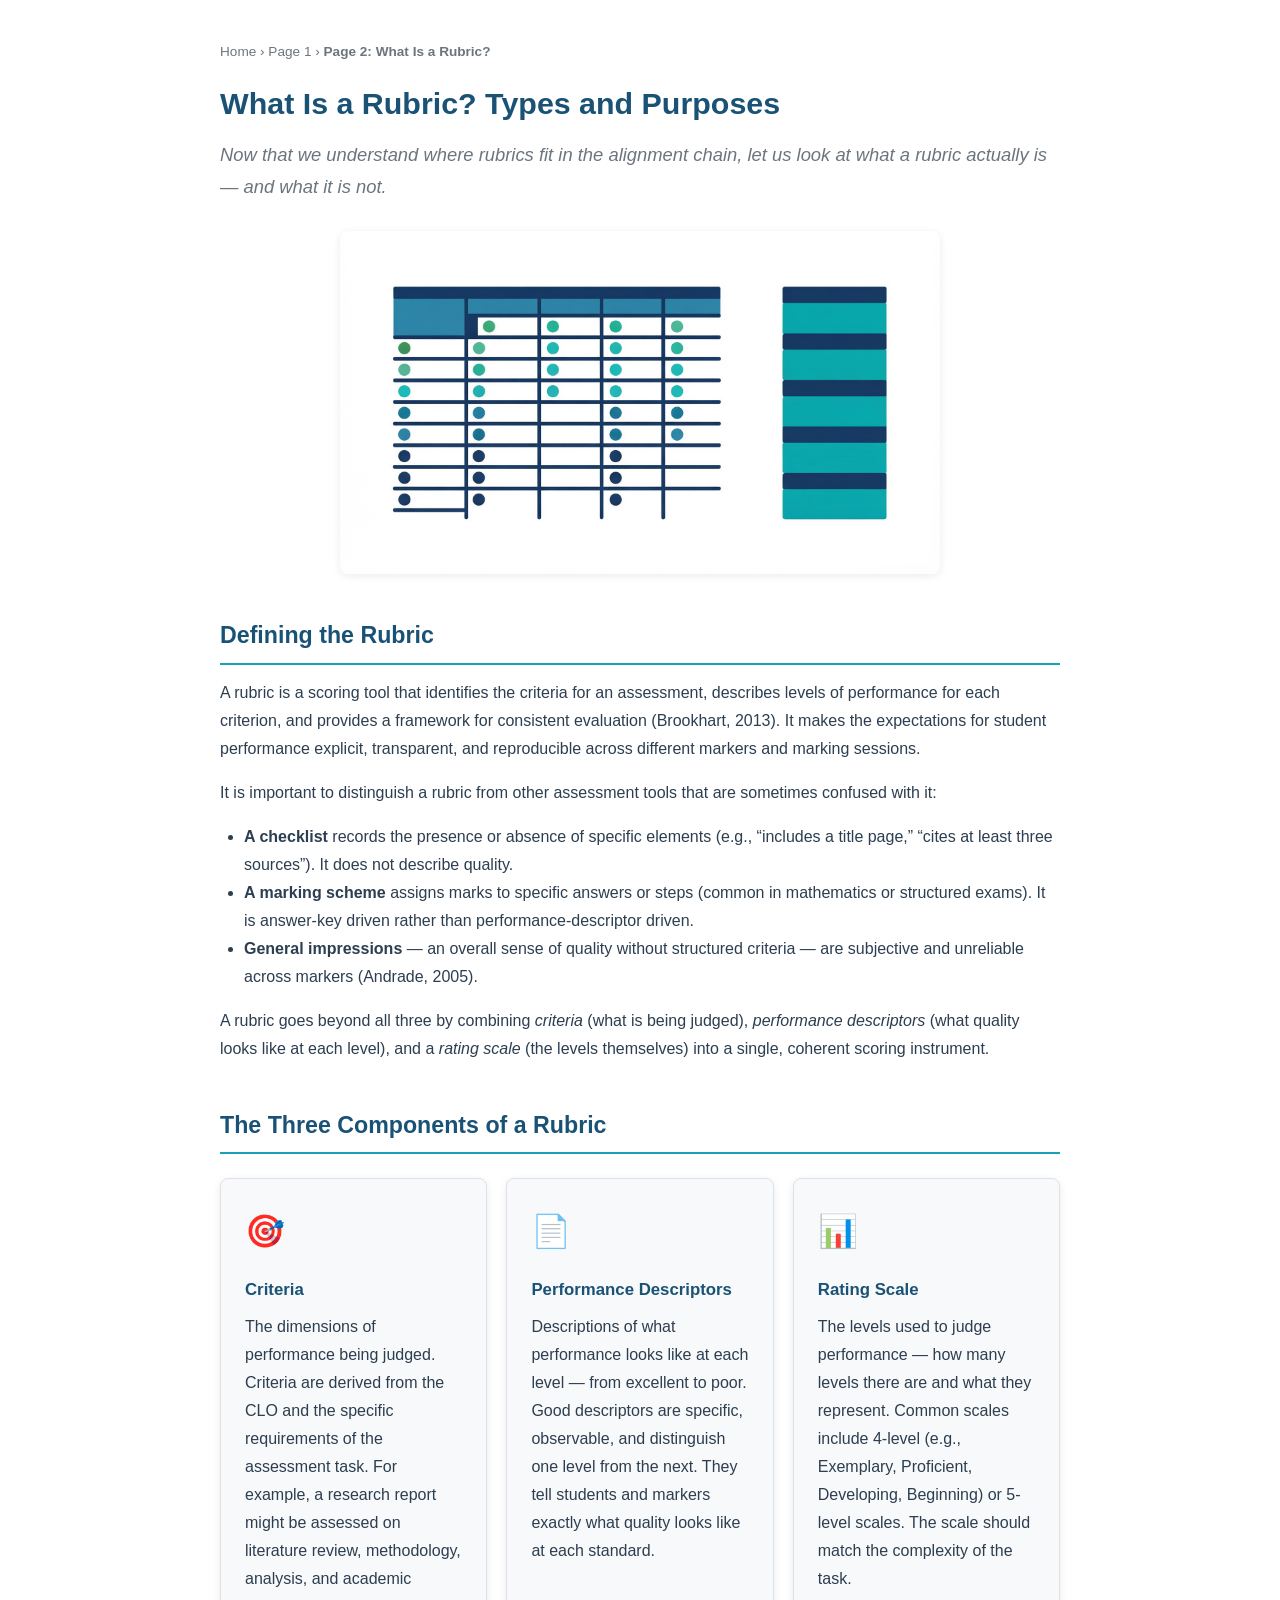
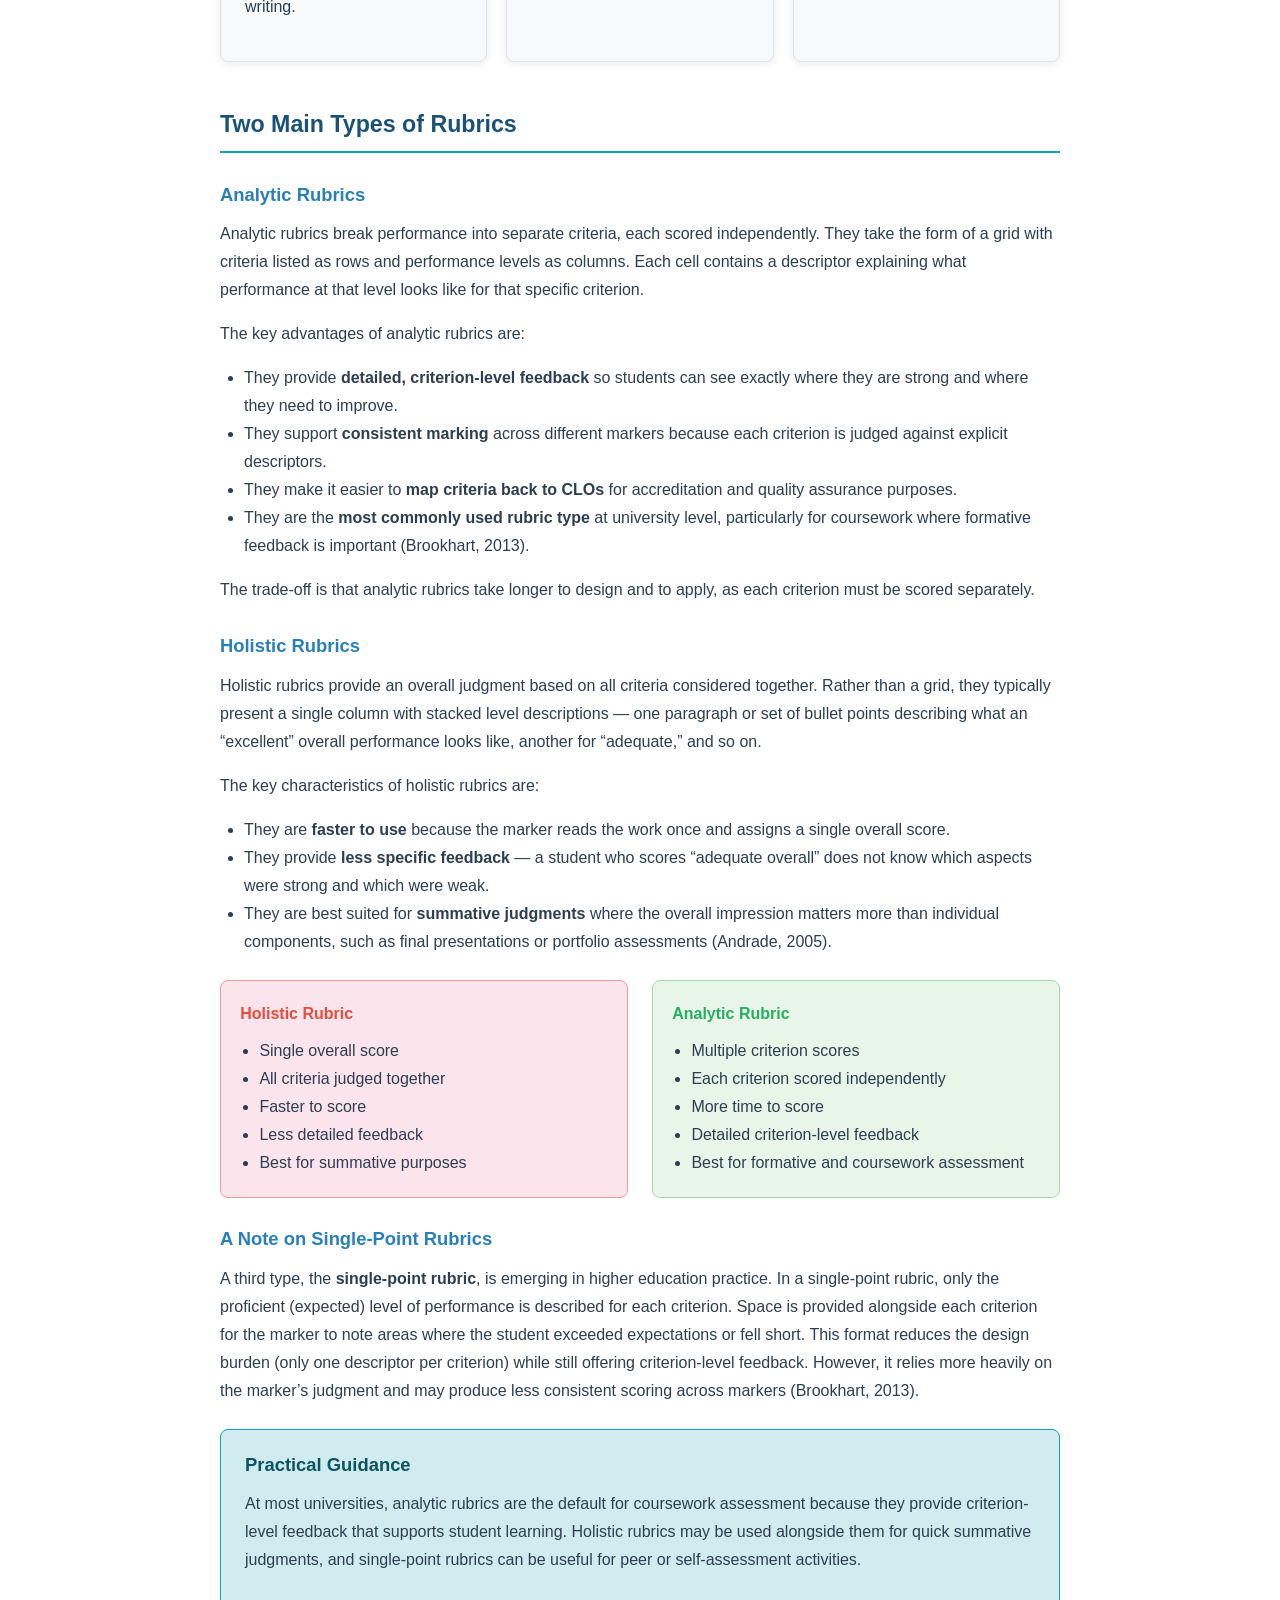
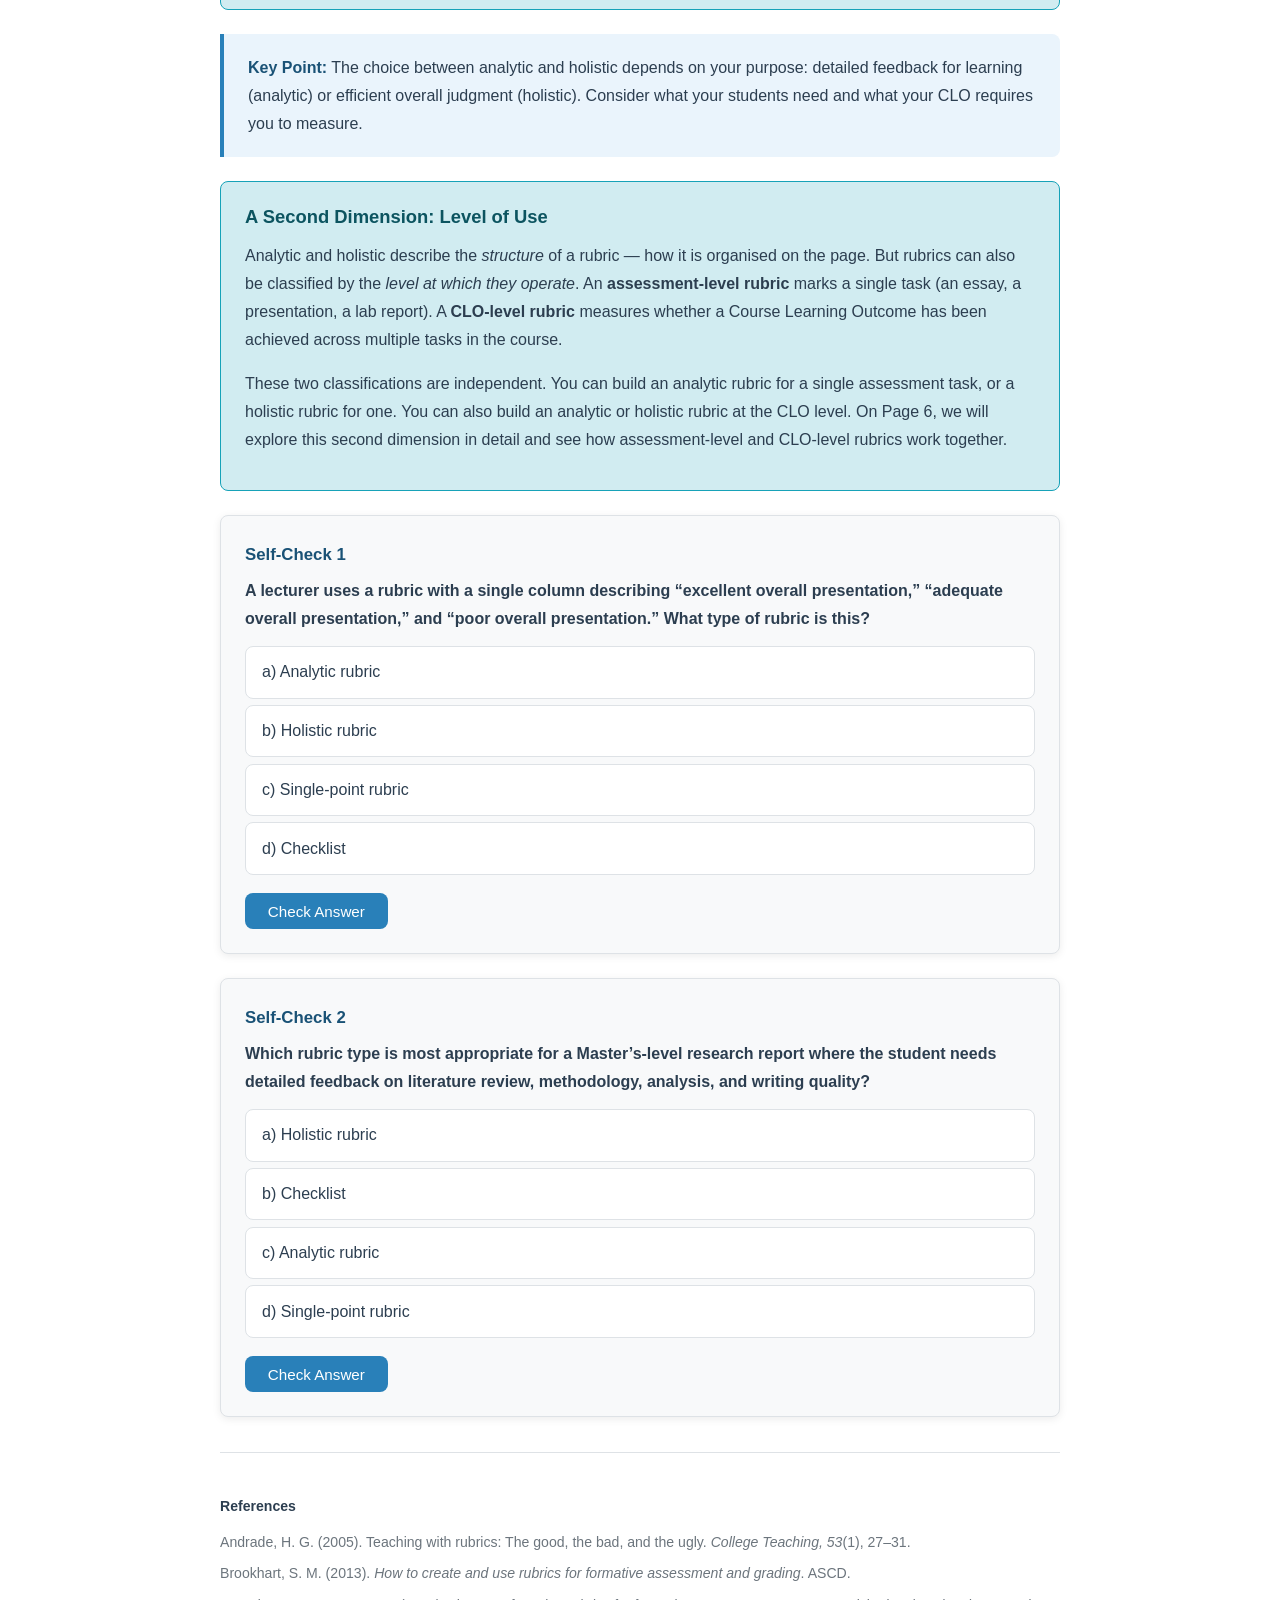
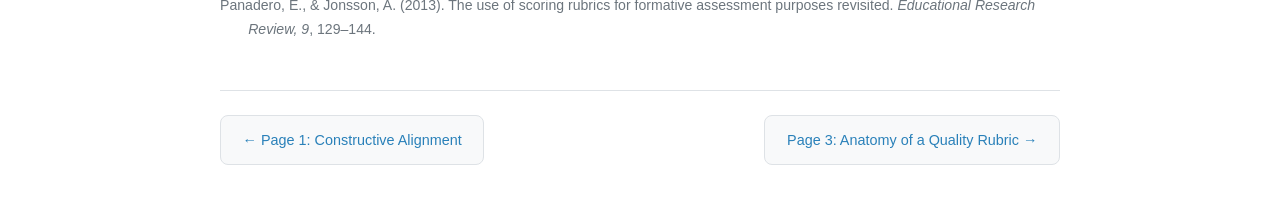
==== 02-what-is-rubric.html @ b1219f78 "Initial commit: Rubric Development Workshop (11 pages)" ====
<!DOCTYPE html>
<html lang="en">
<head>
  <meta charset="UTF-8">
  <meta name="viewport" content="width=device-width, initial-scale=1.0">
  <title>What Is a Rubric? Types and Purposes</title>
  <link rel="stylesheet" href="styles.css">
</head>
<body>

  <!-- Breadcrumb -->
  <nav class="breadcrumb">
    <a href="00-homepage.html">Home</a> &rsaquo; <a href="01-constructive-alignment.html">Page 1</a> &rsaquo; <strong>Page 2: What Is a Rubric?</strong>
  </nav>

  <h1>What Is a Rubric? Types and Purposes</h1>

  <!-- Lead -->
  <p class="intro-lead">Now that we understand where rubrics fit in the alignment chain, let us look at what a rubric actually is &mdash; and what it is not.</p>

  <!-- Content Image -->
  <img src="images/rubric-types-comparison.png" alt="Comparison of analytic, holistic, and single-point rubric structures" class="content-img">

  <!-- Definition -->
  <h2>Defining the Rubric</h2>

  <p>A rubric is a scoring tool that identifies the criteria for an assessment, describes levels of performance for each criterion, and provides a framework for consistent evaluation (Brookhart, 2013). It makes the expectations for student performance explicit, transparent, and reproducible across different markers and marking sessions.</p>

  <p>It is important to distinguish a rubric from other assessment tools that are sometimes confused with it:</p>

  <ul style="padding-left: 1.5em; margin-bottom: 1em;">
    <li><strong>A checklist</strong> records the presence or absence of specific elements (e.g., &ldquo;includes a title page,&rdquo; &ldquo;cites at least three sources&rdquo;). It does not describe quality.</li>
    <li><strong>A marking scheme</strong> assigns marks to specific answers or steps (common in mathematics or structured exams). It is answer-key driven rather than performance-descriptor driven.</li>
    <li><strong>General impressions</strong> &mdash; an overall sense of quality without structured criteria &mdash; are subjective and unreliable across markers (Andrade, 2005).</li>
  </ul>

  <p>A rubric goes beyond all three by combining <em>criteria</em> (what is being judged), <em>performance descriptors</em> (what quality looks like at each level), and a <em>rating scale</em> (the levels themselves) into a single, coherent scoring instrument.</p>

  <!-- Three Components Card Grid -->
  <h2>The Three Components of a Rubric</h2>

  <div class="card-grid">
    <div class="card">
      <div class="card-icon">&#127919;</div>
      <h3>Criteria</h3>
      <p>The dimensions of performance being judged. Criteria are derived from the CLO and the specific requirements of the assessment task. For example, a research report might be assessed on literature review, methodology, analysis, and academic writing.</p>
    </div>
    <div class="card">
      <div class="card-icon">&#128196;</div>
      <h3>Performance Descriptors</h3>
      <p>Descriptions of what performance looks like at each level &mdash; from excellent to poor. Good descriptors are specific, observable, and distinguish one level from the next. They tell students and markers exactly what quality looks like at each standard.</p>
    </div>
    <div class="card">
      <div class="card-icon">&#128202;</div>
      <h3>Rating Scale</h3>
      <p>The levels used to judge performance &mdash; how many levels there are and what they represent. Common scales include 4-level (e.g., Exemplary, Proficient, Developing, Beginning) or 5-level scales. The scale should match the complexity of the task.</p>
    </div>
  </div>

  <!-- Two Main Types -->
  <h2>Two Main Types of Rubrics</h2>

  <h3>Analytic Rubrics</h3>

  <p>Analytic rubrics break performance into separate criteria, each scored independently. They take the form of a grid with criteria listed as rows and performance levels as columns. Each cell contains a descriptor explaining what performance at that level looks like for that specific criterion.</p>

  <p>The key advantages of analytic rubrics are:</p>
  <ul style="padding-left: 1.5em; margin-bottom: 1em;">
    <li>They provide <strong>detailed, criterion-level feedback</strong> so students can see exactly where they are strong and where they need to improve.</li>
    <li>They support <strong>consistent marking</strong> across different markers because each criterion is judged against explicit descriptors.</li>
    <li>They make it easier to <strong>map criteria back to CLOs</strong> for accreditation and quality assurance purposes.</li>
    <li>They are the <strong>most commonly used rubric type</strong> at university level, particularly for coursework where formative feedback is important (Brookhart, 2013).</li>
  </ul>

  <p>The trade-off is that analytic rubrics take longer to design and to apply, as each criterion must be scored separately.</p>

  <h3>Holistic Rubrics</h3>

  <p>Holistic rubrics provide an overall judgment based on all criteria considered together. Rather than a grid, they typically present a single column with stacked level descriptions &mdash; one paragraph or set of bullet points describing what an &ldquo;excellent&rdquo; overall performance looks like, another for &ldquo;adequate,&rdquo; and so on.</p>

  <p>The key characteristics of holistic rubrics are:</p>
  <ul style="padding-left: 1.5em; margin-bottom: 1em;">
    <li>They are <strong>faster to use</strong> because the marker reads the work once and assigns a single overall score.</li>
    <li>They provide <strong>less specific feedback</strong> &mdash; a student who scores &ldquo;adequate overall&rdquo; does not know which aspects were strong and which were weak.</li>
    <li>They are best suited for <strong>summative judgments</strong> where the overall impression matters more than individual components, such as final presentations or portfolio assessments (Andrade, 2005).</li>
  </ul>

  <!-- Comparison Table -->
  <div class="comparison">
    <div class="before">
      <h4>Holistic Rubric</h4>
      <ul style="padding-left: 1.2em;">
        <li>Single overall score</li>
        <li>All criteria judged together</li>
        <li>Faster to score</li>
        <li>Less detailed feedback</li>
        <li>Best for summative purposes</li>
      </ul>
    </div>
    <div class="after">
      <h4>Analytic Rubric</h4>
      <ul style="padding-left: 1.2em;">
        <li>Multiple criterion scores</li>
        <li>Each criterion scored independently</li>
        <li>More time to score</li>
        <li>Detailed criterion-level feedback</li>
        <li>Best for formative and coursework assessment</li>
      </ul>
    </div>
  </div>

  <!-- Single-Point Rubrics -->
  <h3>A Note on Single-Point Rubrics</h3>

  <p>A third type, the <strong>single-point rubric</strong>, is emerging in higher education practice. In a single-point rubric, only the proficient (expected) level of performance is described for each criterion. Space is provided alongside each criterion for the marker to note areas where the student exceeded expectations or fell short. This format reduces the design burden (only one descriptor per criterion) while still offering criterion-level feedback. However, it relies more heavily on the marker&rsquo;s judgment and may produce less consistent scoring across markers (Brookhart, 2013).</p>

  <div class="info-box">
    <h3>Practical Guidance</h3>
    <p>At most universities, analytic rubrics are the default for coursework assessment because they provide criterion-level feedback that supports student learning. Holistic rubrics may be used alongside them for quick summative judgments, and single-point rubrics can be useful for peer or self-assessment activities.</p>
  </div>

  <!-- Key Point -->
  <div class="key-point">
    <strong>Key Point:</strong> The choice between analytic and holistic depends on your purpose: detailed feedback for learning (analytic) or efficient overall judgment (holistic). Consider what your students need and what your CLO requires you to measure.
  </div>

  <!-- Bridge: Two dimensions of classification -->
  <div class="info-box">
    <h3>A Second Dimension: Level of Use</h3>
    <p>Analytic and holistic describe the <em>structure</em> of a rubric &mdash; how it is organised on the page. But rubrics can also be classified by the <em>level at which they operate</em>. An <strong>assessment-level rubric</strong> marks a single task (an essay, a presentation, a lab report). A <strong>CLO-level rubric</strong> measures whether a Course Learning Outcome has been achieved across multiple tasks in the course.</p>
    <p>These two classifications are independent. You can build an analytic rubric for a single assessment task, or a holistic rubric for one. You can also build an analytic or holistic rubric at the CLO level. On Page 6, we will explore this second dimension in detail and see how assessment-level and CLO-level rubrics work together.</p>
  </div>

  <!-- MCQ Quiz 1 -->
  <div class="mcq-box">
    <h3>Self-Check 1</h3>
    <p class="mcq-question">A lecturer uses a rubric with a single column describing &ldquo;excellent overall presentation,&rdquo; &ldquo;adequate overall presentation,&rdquo; and &ldquo;poor overall presentation.&rdquo; What type of rubric is this?</p>
    <ul class="mcq-options" data-correct="1">
      <li onclick="selectOption(this)">a) Analytic rubric</li>
      <li onclick="selectOption(this)">b) Holistic rubric</li>
      <li onclick="selectOption(this)">c) Single-point rubric</li>
      <li onclick="selectOption(this)">d) Checklist</li>
    </ul>
    <button class="mcq-check-btn" onclick="checkAnswer(this)">Check Answer</button>
    <div class="mcq-feedback">Holistic rubrics provide an overall judgment rather than scoring each criterion separately. The single column with stacked level descriptions &mdash; one overall rating for the entire performance &mdash; is the defining feature of a holistic rubric.</div>
  </div>

  <!-- MCQ Quiz 2 -->
  <div class="mcq-box">
    <h3>Self-Check 2</h3>
    <p class="mcq-question">Which rubric type is most appropriate for a Master&rsquo;s-level research report where the student needs detailed feedback on literature review, methodology, analysis, and writing quality?</p>
    <ul class="mcq-options" data-correct="2">
      <li onclick="selectOption(this)">a) Holistic rubric</li>
      <li onclick="selectOption(this)">b) Checklist</li>
      <li onclick="selectOption(this)">c) Analytic rubric</li>
      <li onclick="selectOption(this)">d) Single-point rubric</li>
    </ul>
    <button class="mcq-check-btn" onclick="checkAnswer(this)">Check Answer</button>
    <div class="mcq-feedback">An analytic rubric allows separate evaluation of each dimension (literature review, methodology, analysis, and writing quality), giving the student specific feedback on each area. For a Master&rsquo;s-level student who needs to know precisely where to improve, criterion-level feedback from an analytic rubric is essential.</div>
  </div>

  <!-- References -->
  <div class="references">
    <h3>References</h3>
    <p>Andrade, H. G. (2005). Teaching with rubrics: The good, the bad, and the ugly. <em>College Teaching, 53</em>(1), 27&ndash;31.</p>
    <p>Brookhart, S. M. (2013). <em>How to create and use rubrics for formative assessment and grading</em>. ASCD.</p>
    <p>Panadero, E., &amp; Jonsson, A. (2013). The use of scoring rubrics for formative assessment purposes revisited. <em>Educational Research Review, 9</em>, 129&ndash;144.</p>
  </div>

  <!-- Page Navigation -->
  <nav class="page-nav">
    <a href="01-constructive-alignment.html">&larr; Page 1: Constructive Alignment</a>
    <a href="03-anatomy-quality.html">Page 3: Anatomy of a Quality Rubric &rarr;</a>
  </nav>

  <script>
  function selectOption(li) {
    li.parentElement.querySelectorAll('li').forEach(item => item.classList.remove('selected'));
    li.classList.add('selected');
  }
  function checkAnswer(btn) {
    const box = btn.closest('.mcq-box');
    const options = box.querySelector('.mcq-options');
    const correct = parseInt(options.dataset.correct);
    const selected = options.querySelector('.selected');
    const feedback = box.querySelector('.mcq-feedback');
    if (!selected) { feedback.textContent = 'Please select an answer first.'; feedback.className = 'mcq-feedback show incorrect-fb'; return; }
    const idx = Array.from(options.children).indexOf(selected);
    options.querySelectorAll('li').forEach(item => { item.classList.remove('correct','incorrect'); item.style.pointerEvents = 'none'; });
    options.children[correct].classList.add('correct');
    if (idx === correct) {
      feedback.className = 'mcq-feedback show correct-fb';
    } else {
      selected.classList.add('incorrect');
      feedback.className = 'mcq-feedback show incorrect-fb';
    }
    feedback.style.display = 'block';
    btn.disabled = true;
    btn.textContent = 'Answered';
  }
  </script>

</body>
</html>
---- styles.css ----
/* Rubric Development Workshop — Shared CSS Framework */
:root {
  --primary: #1a5276;
  --primary-light: #2980b9;
  --accent: #17a2b8;
  --accent-light: #d1ecf1;
  --success: #27ae60;
  --warning: #f39c12;
  --danger: #e74c3c;
  --text: #2c3e50;
  --text-light: #6c757d;
  --bg: #ffffff;
  --bg-alt: #f8f9fa;
  --border: #dee2e6;
  --radius: 8px;
  --shadow: 0 2px 8px rgba(0,0,0,0.08);
}
* { margin: 0; padding: 0; box-sizing: border-box; }
body {
  font-family: 'Segoe UI', 'Helvetica Neue', Arial, sans-serif;
  color: var(--text);
  line-height: 1.75;
  font-size: 16px;
  background: var(--bg);
  max-width: 900px;
  margin: 0 auto;
  padding: 40px 30px;
}
h1 { font-size: 1.9em; color: var(--primary); margin-bottom: 0.5em; font-weight: 700; line-height: 1.3; }
h2 { font-size: 1.45em; color: var(--primary); margin-top: 1.8em; margin-bottom: 0.6em; font-weight: 600; border-bottom: 2px solid var(--accent); padding-bottom: 0.3em; }
h3 { font-size: 1.15em; color: var(--primary-light); margin-top: 1.4em; margin-bottom: 0.5em; font-weight: 600; }
p { margin-bottom: 1em; }
a { color: var(--primary-light); text-decoration: none; }
a:hover { text-decoration: underline; }
img.hero { width: 100%; border-radius: var(--radius); margin-bottom: 1.5em; box-shadow: var(--shadow); }
img.content-img { width: 100%; max-width: 600px; display: block; margin: 1.5em auto; border-radius: var(--radius); box-shadow: var(--shadow); }
.breadcrumb { font-size: 0.85em; color: var(--text-light); margin-bottom: 1.5em; }
.breadcrumb a { color: var(--text-light); }
.intro-lead { font-size: 1.15em; color: var(--text-light); font-style: italic; margin-bottom: 1.5em; }

/* Card layouts */
.card-grid { display: grid; grid-template-columns: repeat(auto-fit, minmax(250px, 1fr)); gap: 1.2em; margin: 1.5em 0; }
.card {
  background: var(--bg-alt);
  border: 1px solid var(--border);
  border-radius: var(--radius);
  padding: 1.5em;
  box-shadow: var(--shadow);
}
.card h3 { margin-top: 0; color: var(--primary); font-size: 1.05em; }
.card-icon { font-size: 2em; margin-bottom: 0.5em; }
.card ul { padding-left: 1.2em; margin-top: 0.5em; }
.card li { margin-bottom: 0.3em; }

/* Special content boxes */
.key-point {
  background: #eaf4fc;
  border-left: 4px solid var(--primary-light);
  padding: 1.2em 1.5em;
  margin: 1.5em 0;
  border-radius: 0 var(--radius) var(--radius) 0;
}
.key-point strong { color: var(--primary); }

.case-box {
  background: #fdf2e9;
  border-left: 4px solid var(--warning);
  padding: 1.2em 1.5em;
  margin: 1.5em 0;
  border-radius: 0 var(--radius) var(--radius) 0;
}
.case-box h3 { color: #d35400; margin-top: 0; }

.strategy-box {
  background: #eafaf1;
  border-left: 4px solid var(--success);
  padding: 1.2em 1.5em;
  margin: 1.5em 0;
  border-radius: 0 var(--radius) var(--radius) 0;
}
.strategy-box h3 { color: #1e8449; margin-top: 0; }

.reflection-box {
  background: #f5eef8;
  border-left: 4px solid #8e44ad;
  padding: 1.2em 1.5em;
  margin: 1.5em 0;
  border-radius: 0 var(--radius) var(--radius) 0;
}
.reflection-box h3 { color: #6c3483; margin-top: 0; }

.info-box {
  background: var(--accent-light);
  border: 1px solid var(--accent);
  padding: 1.2em 1.5em;
  margin: 1.5em 0;
  border-radius: var(--radius);
}
.info-box h3 { color: #0c5460; margin-top: 0; }

.ai-prompt-box {
  background: #1a1a2e;
  color: #e0e0e0;
  border: 1px solid #16213e;
  padding: 1.5em;
  margin: 1.5em 0;
  border-radius: var(--radius);
  font-family: 'Consolas', 'Courier New', monospace;
  font-size: 0.92em;
  line-height: 1.6;
  position: relative;
}
.ai-prompt-box h3 { color: #4fc3f7; margin-top: 0; font-family: 'Segoe UI', sans-serif; }
.ai-prompt-box p { color: #e0e0e0; }
.ai-prompt-box .copy-hint { color: #80cbc4; font-style: italic; font-family: 'Segoe UI', sans-serif; font-size: 0.9em; margin-bottom: 0.8em; }

.activity-box {
  background: #fff3e0;
  border: 2px solid var(--warning);
  padding: 1.5em;
  margin: 1.5em 0;
  border-radius: var(--radius);
}
.activity-box h3 { color: #e65100; margin-top: 0; }

.warning-box {
  background: #fce4ec;
  border-left: 4px solid var(--danger);
  padding: 1.2em 1.5em;
  margin: 1.5em 0;
  border-radius: 0 var(--radius) var(--radius) 0;
}

/* MCQ Quiz styles */
.mcq-box {
  background: var(--bg-alt);
  border: 1px solid var(--border);
  padding: 1.5em;
  margin: 1.5em 0;
  border-radius: var(--radius);
  box-shadow: var(--shadow);
}
.mcq-box h3 { color: var(--primary); margin-top: 0; font-size: 1.05em; }
.mcq-question { font-weight: 600; margin-bottom: 0.8em; color: var(--text); }
.mcq-options { list-style: none; padding: 0; }
.mcq-options li {
  padding: 0.7em 1em;
  margin: 0.4em 0;
  border: 1px solid var(--border);
  border-radius: var(--radius);
  cursor: pointer;
  transition: all 0.2s;
  background: white;
}
.mcq-options li:hover { background: #e8f4fd; border-color: var(--primary-light); }
.mcq-options li.correct { background: #d4edda; border-color: var(--success); color: #155724; }
.mcq-options li.incorrect { background: #f8d7da; border-color: var(--danger); color: #721c24; }
.mcq-options li.selected { border-color: var(--primary-light); background: #e8f4fd; font-weight: 600; }
.mcq-feedback { margin-top: 0.8em; padding: 0.8em 1em; border-radius: var(--radius); font-size: 0.95em; display: none; }
.mcq-feedback.show { display: block; }
.mcq-feedback.correct-fb { background: #d4edda; color: #155724; }
.mcq-feedback.incorrect-fb { background: #f8d7da; color: #721c24; }
.mcq-check-btn {
  background: var(--primary-light);
  color: white;
  border: none;
  padding: 0.6em 1.5em;
  border-radius: var(--radius);
  cursor: pointer;
  font-size: 0.95em;
  margin-top: 0.8em;
  transition: background 0.2s;
}
.mcq-check-btn:hover { background: var(--primary); }

/* Rubric table styles */
.rubric-table {
  width: 100%;
  border-collapse: collapse;
  margin: 1.5em 0;
  font-size: 0.92em;
}
.rubric-table th {
  background: var(--primary);
  color: white;
  padding: 0.8em;
  text-align: left;
  font-weight: 600;
}
.rubric-table td {
  padding: 0.7em 0.8em;
  border: 1px solid var(--border);
  vertical-align: top;
}
.rubric-table tr:nth-child(even) td { background: var(--bg-alt); }
.rubric-table .highlight-problem { background: #fce4ec; }
.rubric-table .highlight-good { background: #d4edda; }

/* Flow diagram (CSS-based) */
.flow-diagram { display: flex; flex-wrap: wrap; align-items: center; justify-content: center; gap: 0.5em; margin: 1.5em 0; }
.flow-step {
  background: var(--primary);
  color: white;
  padding: 0.8em 1.2em;
  border-radius: var(--radius);
  text-align: center;
  font-weight: 600;
  font-size: 0.9em;
  min-width: 120px;
}
.flow-step.accent { background: var(--accent); }
.flow-step.highlight { background: #e67e22; }
.flow-arrow { font-size: 1.5em; color: var(--text-light); }

/* Before/After comparison */
.comparison { display: grid; grid-template-columns: 1fr 1fr; gap: 1.5em; margin: 1.5em 0; }
.comparison .before {
  background: #fce4ec;
  border: 1px solid #ef9a9a;
  border-radius: var(--radius);
  padding: 1.2em;
}
.comparison .after {
  background: #e8f5e9;
  border: 1px solid #a5d6a7;
  border-radius: var(--radius);
  padding: 1.2em;
}
.comparison h4 { margin-top: 0; margin-bottom: 0.6em; }
.comparison .before h4 { color: var(--danger); }
.comparison .after h4 { color: var(--success); }

/* Numbered step list */
.step-list { counter-reset: steps; list-style: none; padding: 0; margin: 1.5em 0; }
.step-list li {
  counter-increment: steps;
  padding: 1em 1em 1em 3.5em;
  margin-bottom: 0.8em;
  background: var(--bg-alt);
  border: 1px solid var(--border);
  border-radius: var(--radius);
  position: relative;
}
.step-list li::before {
  content: counter(steps);
  position: absolute;
  left: 1em;
  top: 1em;
  background: var(--primary-light);
  color: white;
  width: 1.8em;
  height: 1.8em;
  border-radius: 50%;
  display: flex;
  align-items: center;
  justify-content: center;
  font-weight: 700;
  font-size: 0.85em;
}

/* LO list */
.lo-list { list-style: none; padding: 0; margin: 1.5em 0; }
.lo-list li {
  padding: 0.8em 1.2em;
  margin-bottom: 0.5em;
  background: var(--bg-alt);
  border-left: 3px solid var(--accent);
  border-radius: 0 var(--radius) var(--radius) 0;
  font-size: 0.95em;
}

/* Page navigation */
.page-nav {
  display: flex;
  justify-content: space-between;
  margin-top: 3em;
  padding-top: 1.5em;
  border-top: 1px solid var(--border);
}
.page-nav a {
  background: var(--bg-alt);
  padding: 0.8em 1.5em;
  border-radius: var(--radius);
  border: 1px solid var(--border);
  font-size: 0.9em;
  transition: all 0.2s;
}
.page-nav a:hover { background: var(--primary-light); color: white; text-decoration: none; }

/* References */
.references {
  margin-top: 2.5em;
  padding-top: 1.5em;
  border-top: 1px solid var(--border);
  font-size: 0.88em;
  color: var(--text-light);
}
.references h3 { font-size: 1em; color: var(--text); margin-bottom: 0.8em; }
.references p { margin-bottom: 0.5em; padding-left: 2em; text-indent: -2em; }

/* Homepage specific */
.homepage-hero { position: relative; margin-bottom: 2em; }
.homepage-hero img { width: 100%; border-radius: var(--radius); box-shadow: var(--shadow); }
.homepage-hero .overlay {
  position: absolute;
  bottom: 0;
  left: 0;
  right: 0;
  background: linear-gradient(transparent, rgba(0,0,0,0.7));
  padding: 2em 1.5em 1.5em;
  border-radius: 0 0 var(--radius) var(--radius);
}
.homepage-hero .overlay h1 { color: white; margin: 0; font-size: 1.8em; }
.homepage-hero .overlay p { color: #e0e0e0; margin: 0.3em 0 0; }

.module-card {
  border: 1px solid var(--border);
  border-radius: var(--radius);
  padding: 1.5em;
  margin-bottom: 1em;
  background: white;
  box-shadow: var(--shadow);
  display: flex;
  gap: 1.2em;
  align-items: flex-start;
}
.module-num {
  background: var(--primary);
  color: white;
  width: 2.5em;
  height: 2.5em;
  border-radius: 50%;
  display: flex;
  align-items: center;
  justify-content: center;
  font-weight: 700;
  font-size: 1.1em;
  flex-shrink: 0;
}
.module-card h3 { margin-top: 0; margin-bottom: 0.3em; }
.module-card p { margin: 0; font-size: 0.92em; color: var(--text-light); }

/* Responsive */
@media (max-width: 600px) {
  body { padding: 20px 15px; font-size: 15px; }
  h1 { font-size: 1.5em; }
  .card-grid { grid-template-columns: 1fr; }
  .comparison { grid-template-columns: 1fr; }
  .flow-diagram { flex-direction: column; }
}
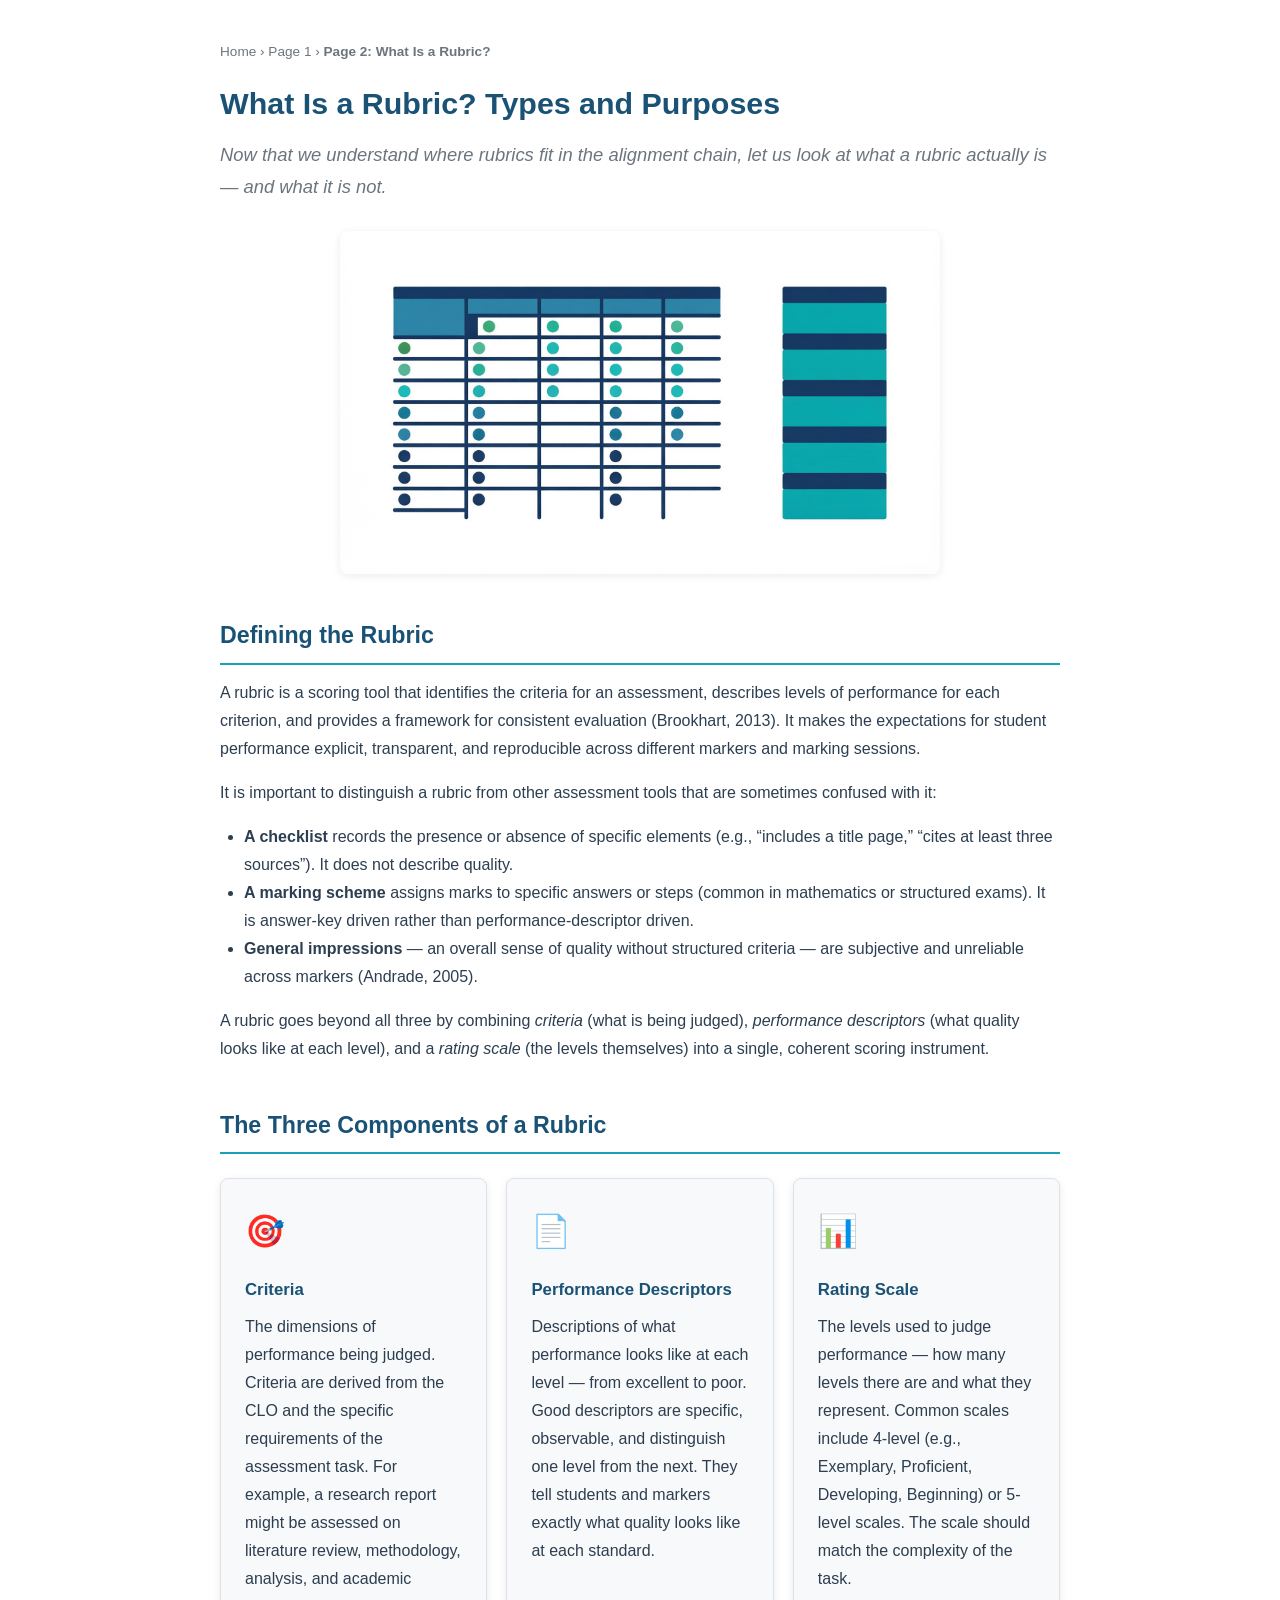
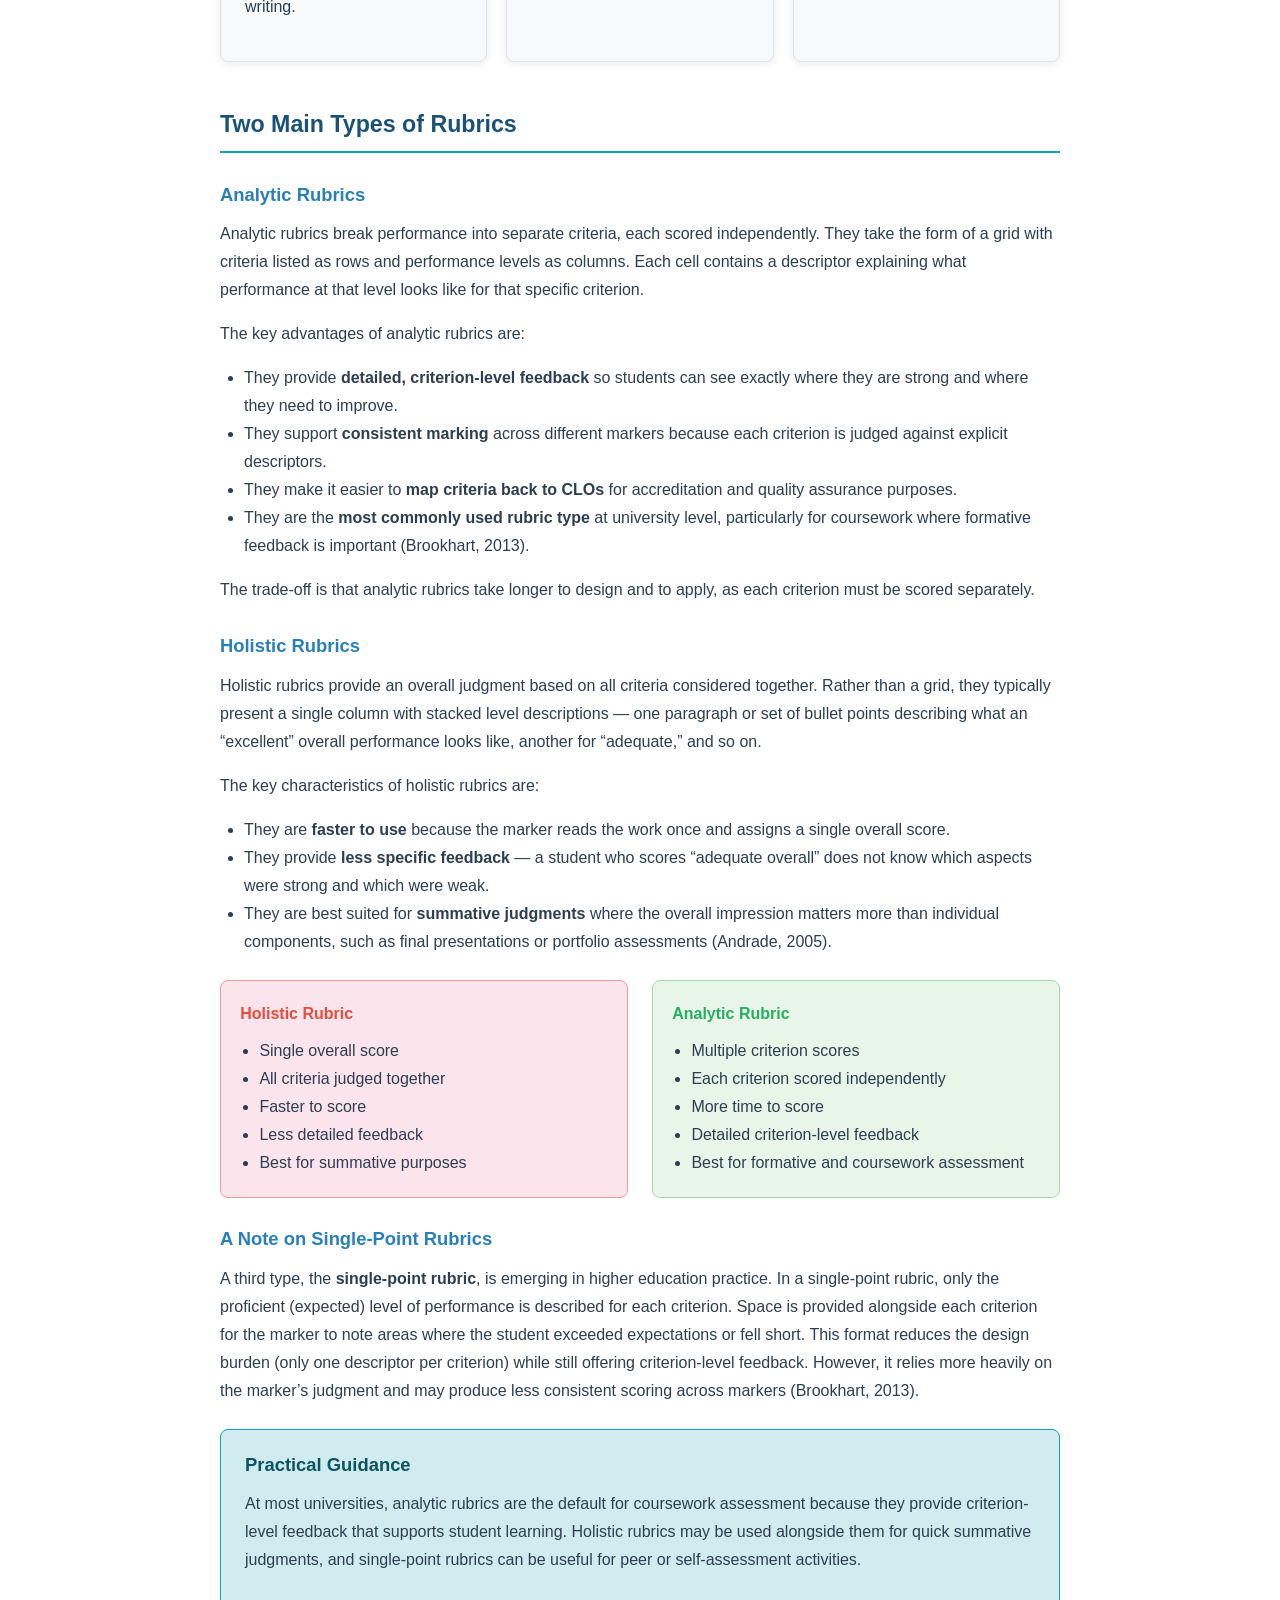
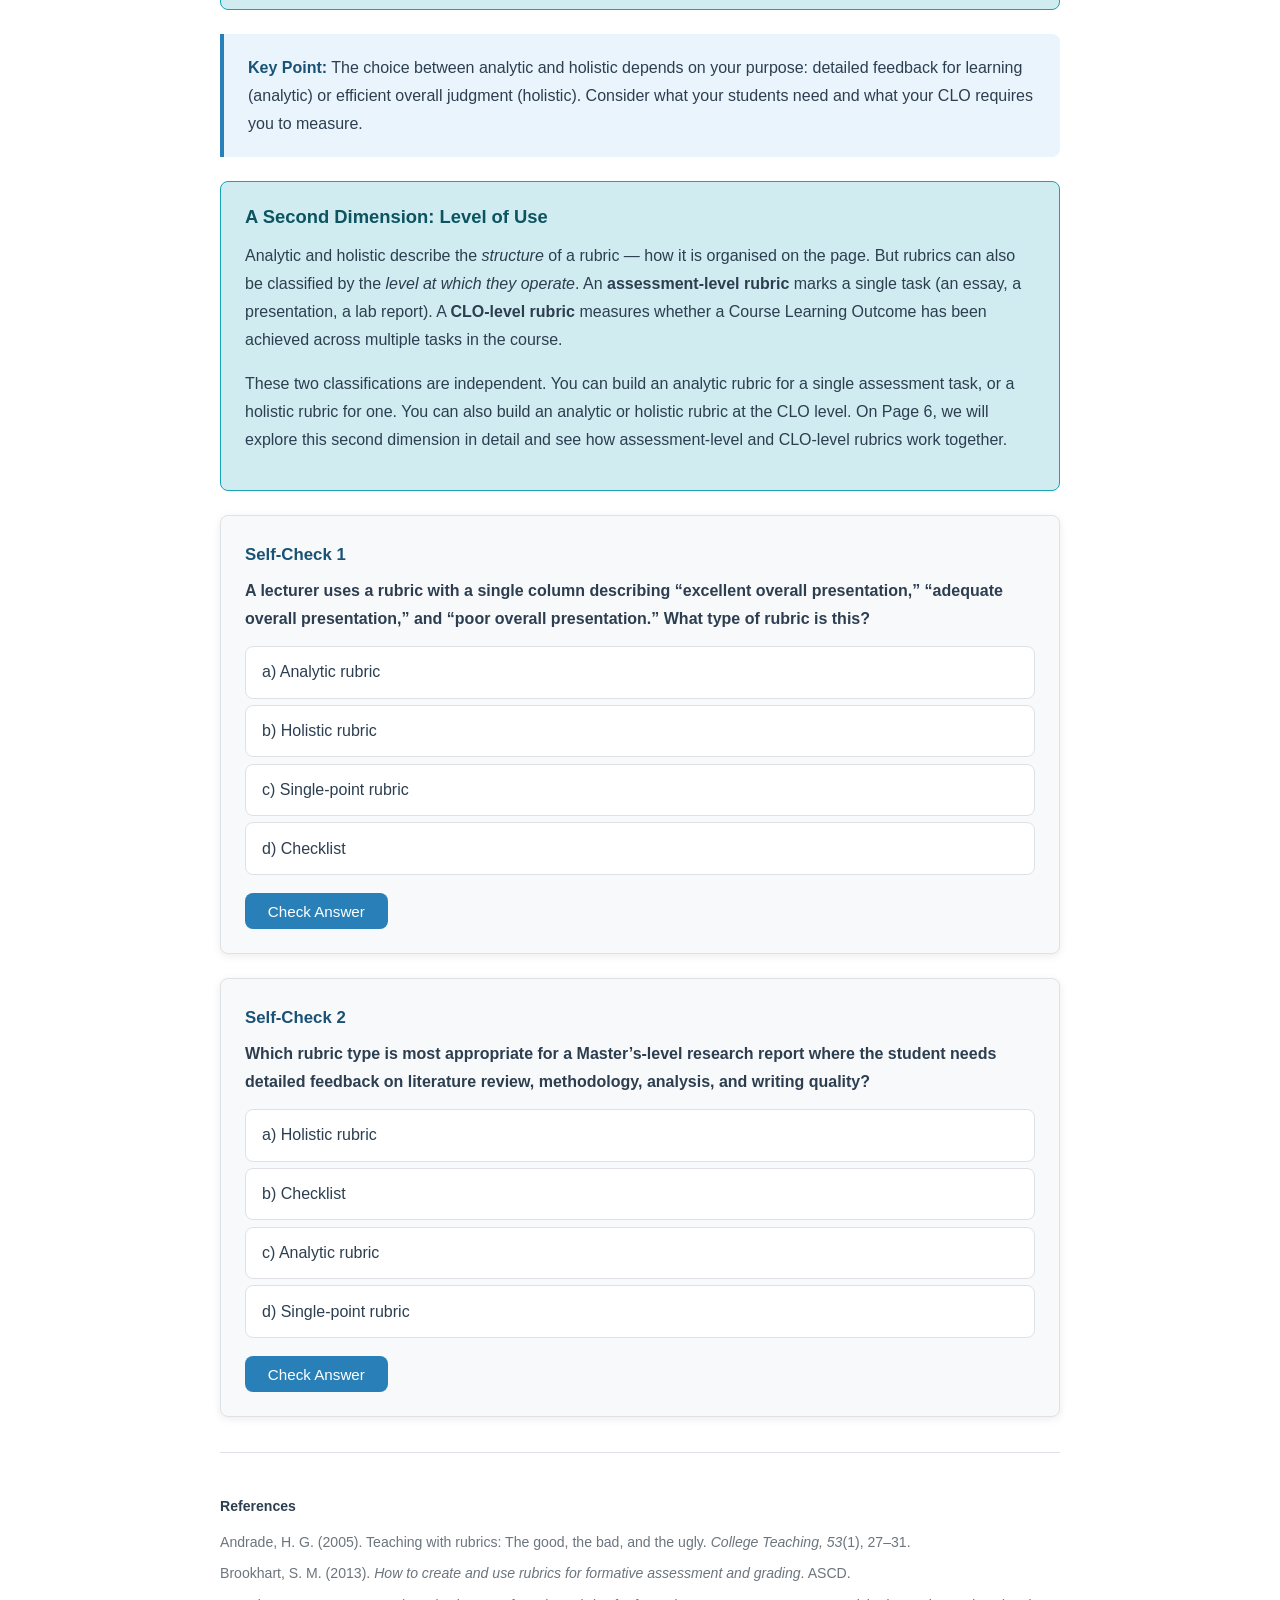
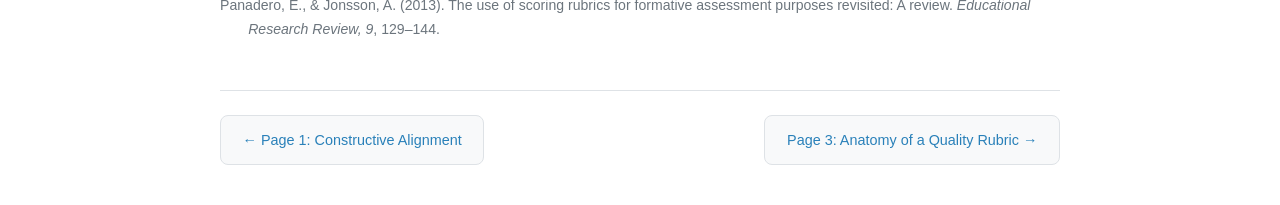
==== commit 900a1f6d: "Fix 5 reference corrections flagged by ChatGPT audit" ====
--- a/02-what-is-rubric.html
+++ b/02-what-is-rubric.html
@@ -164,7 +164,7 @@
     <h3>References</h3>
     <p>Andrade, H. G. (2005). Teaching with rubrics: The good, the bad, and the ugly. <em>College Teaching, 53</em>(1), 27&ndash;31.</p>
     <p>Brookhart, S. M. (2013). <em>How to create and use rubrics for formative assessment and grading</em>. ASCD.</p>
-    <p>Panadero, E., &amp; Jonsson, A. (2013). The use of scoring rubrics for formative assessment purposes revisited. <em>Educational Research Review, 9</em>, 129&ndash;144.</p>
+    <p>Panadero, E., &amp; Jonsson, A. (2013). The use of scoring rubrics for formative assessment purposes revisited: A review. <em>Educational Research Review, 9</em>, 129&ndash;144.</p>
   </div>
 
   <!-- Page Navigation -->
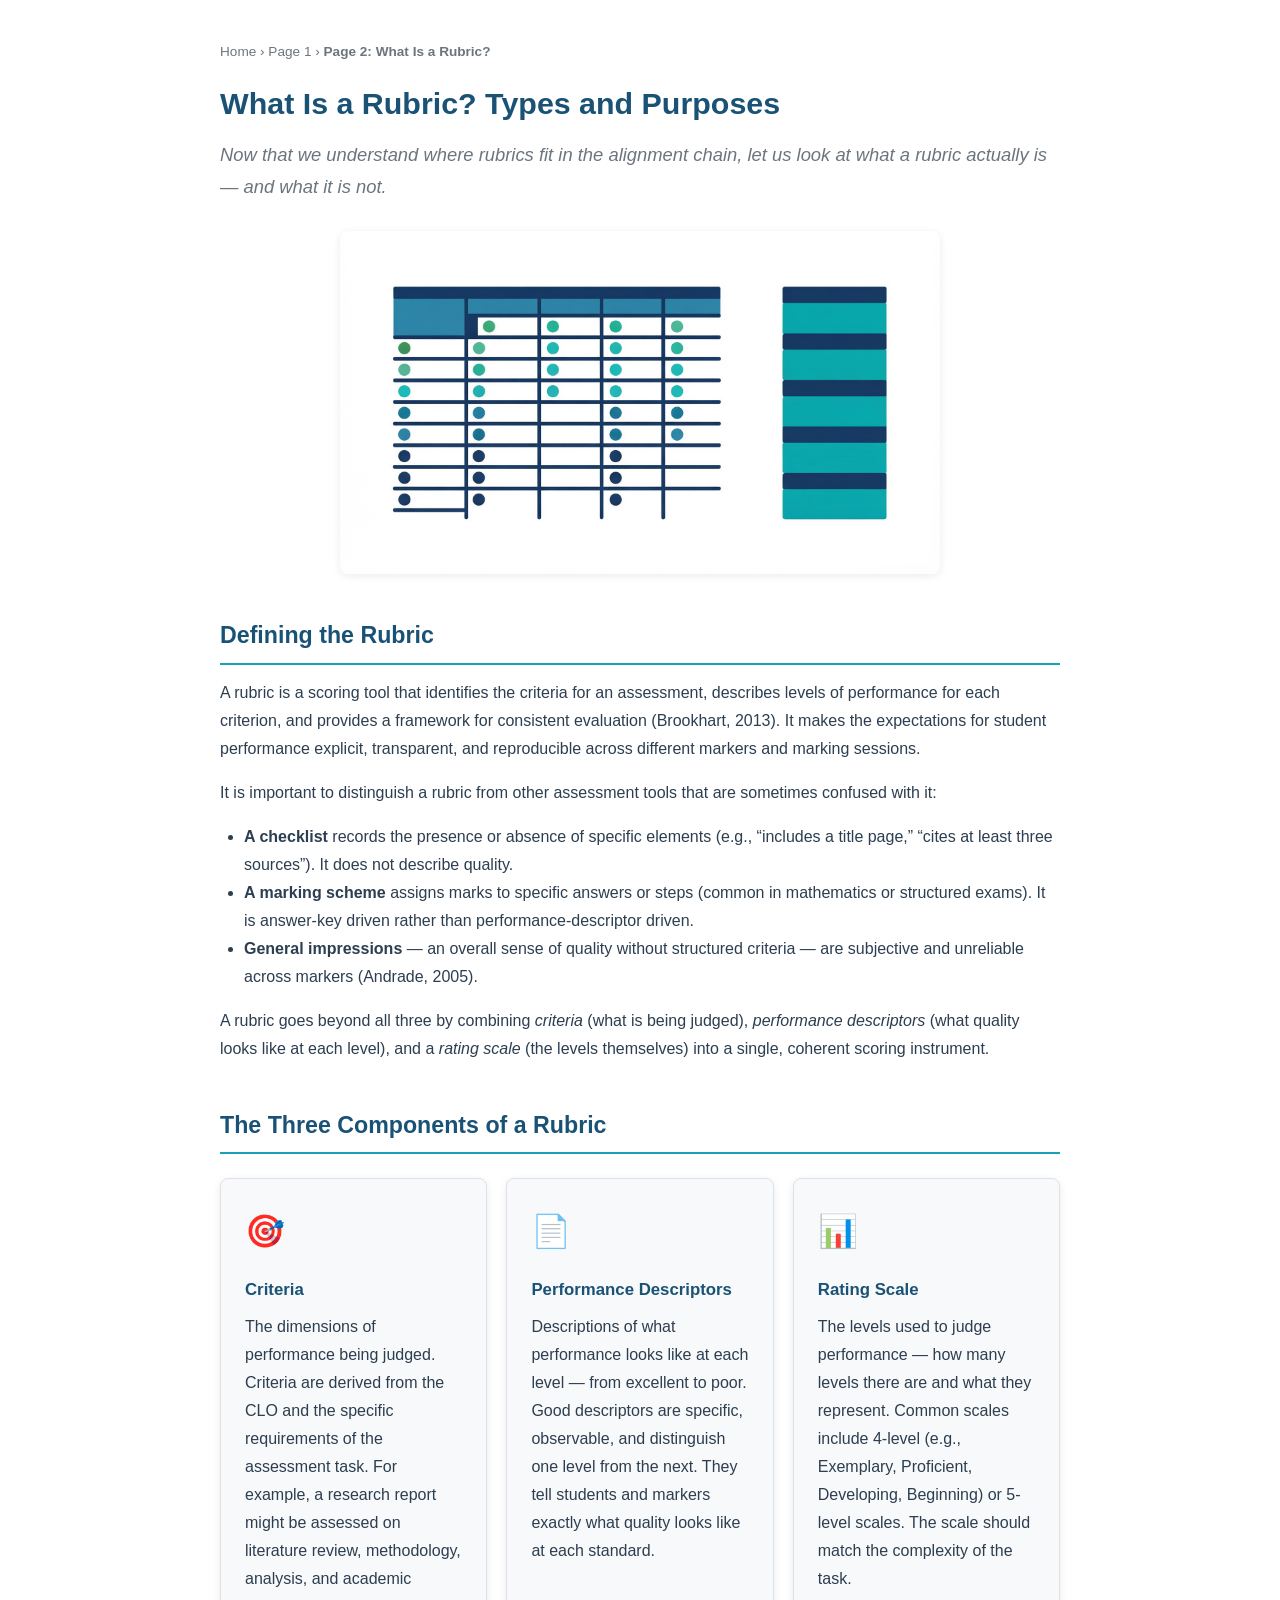
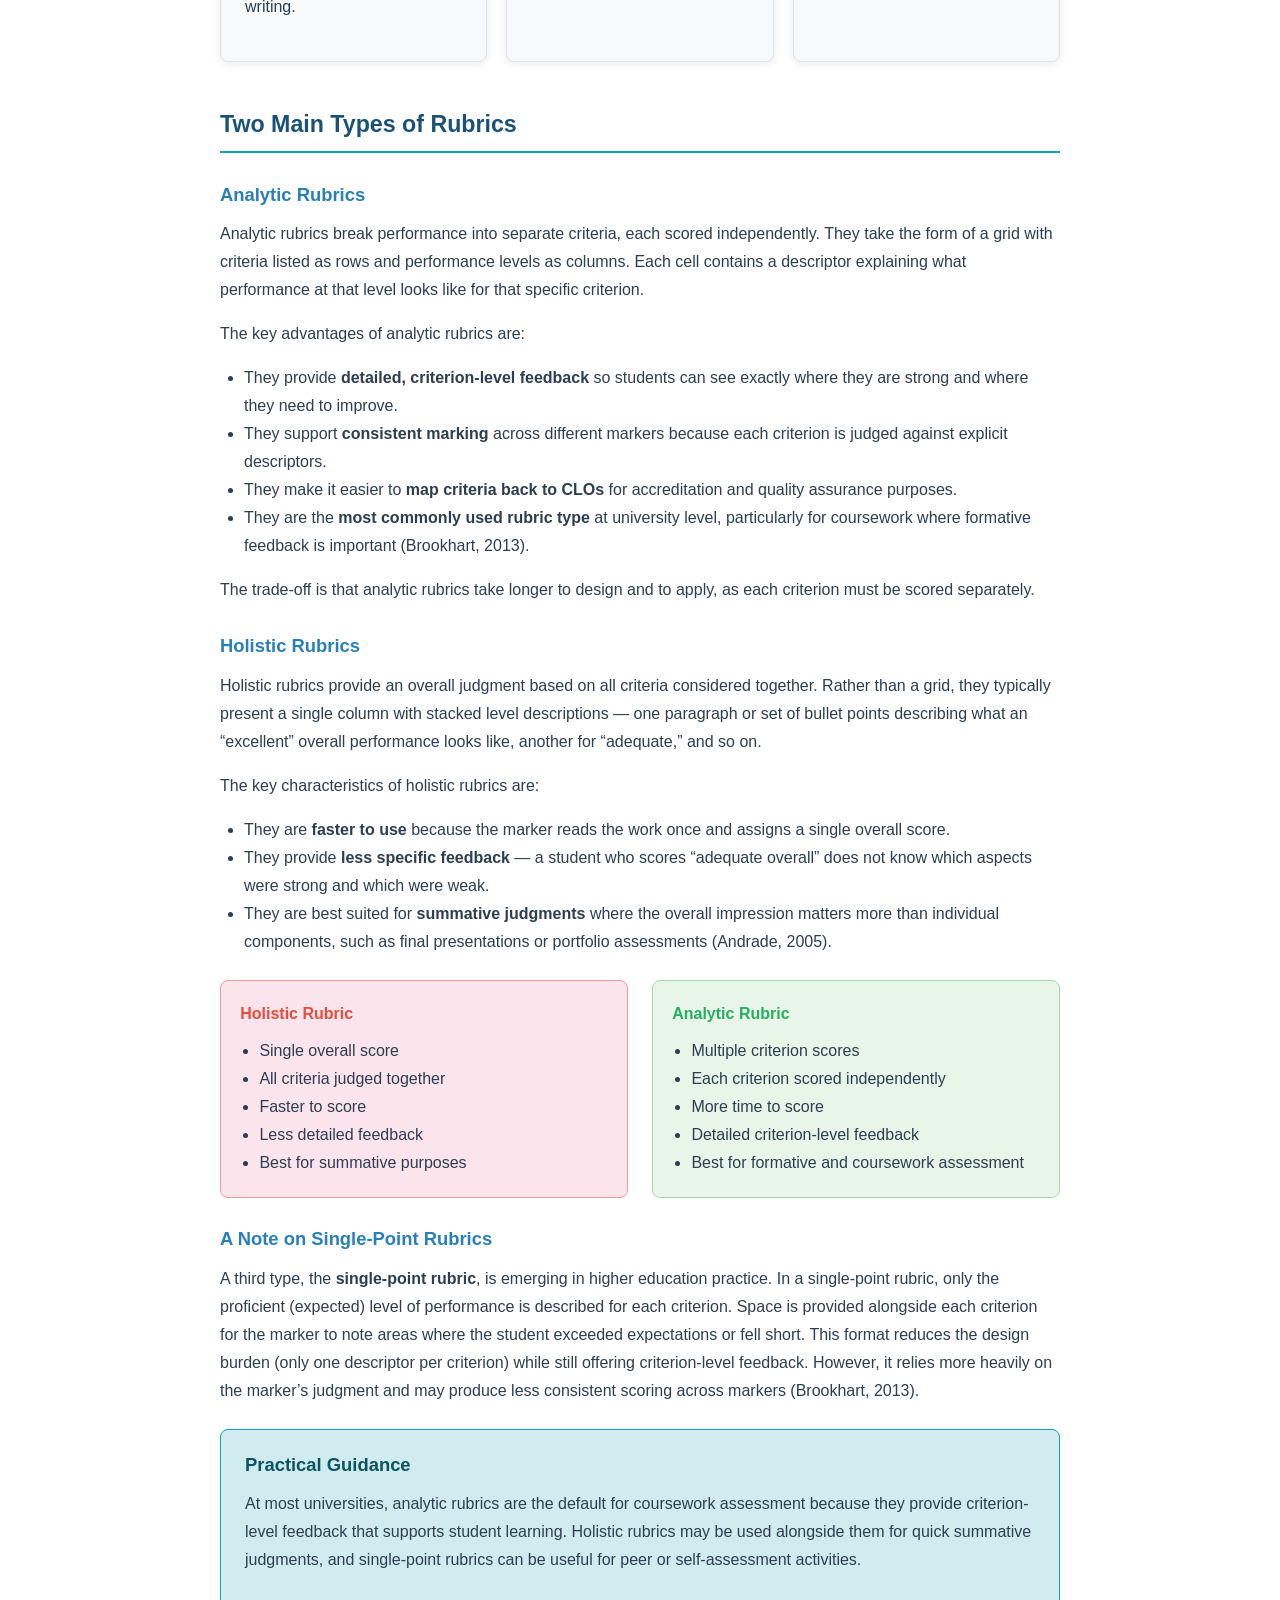
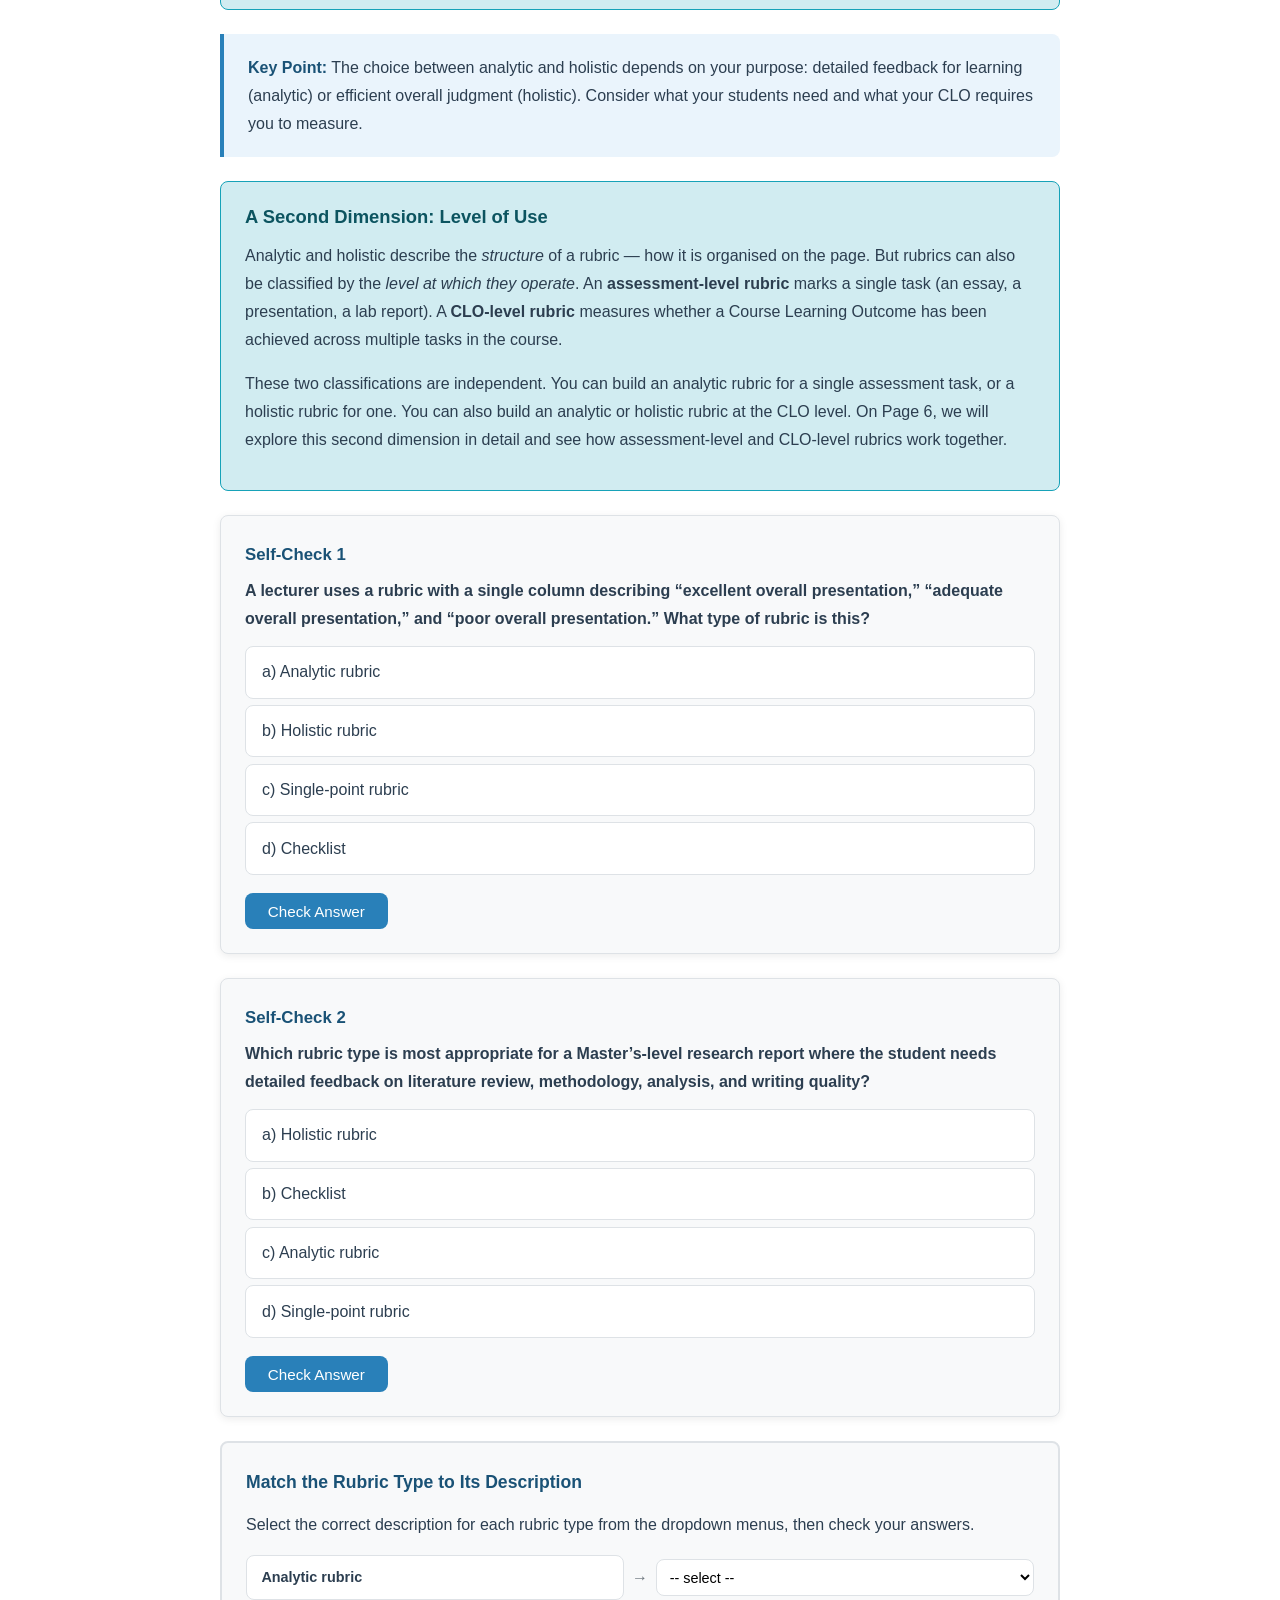
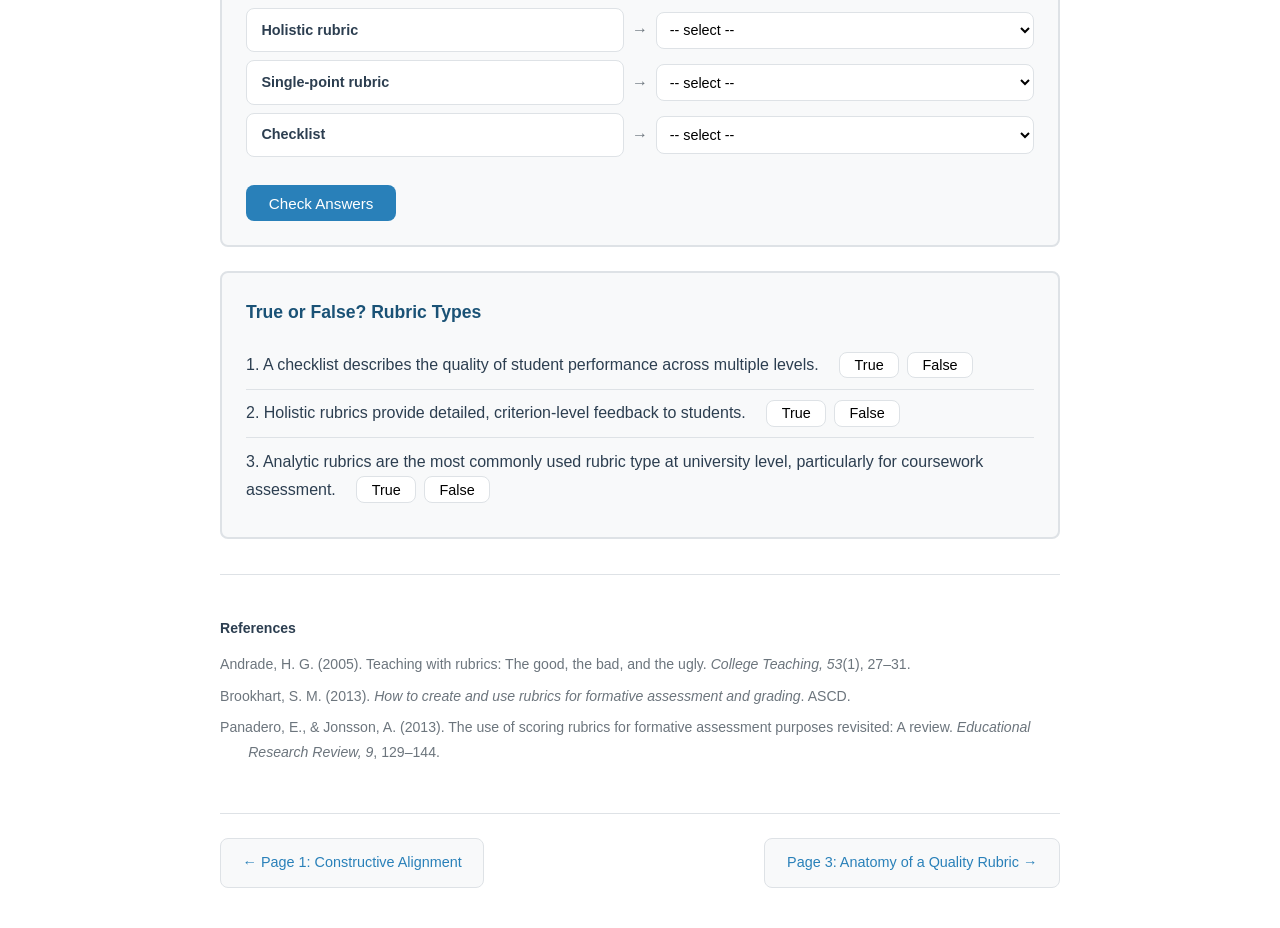
==== commit 9b6fea5e: "Add varied quiz types across all 10 content pages - True/False, Matching, Ordering, and Fill-in-the-" ====
--- a/02-what-is-rubric.html
+++ b/02-what-is-rubric.html
@@ -157,6 +157,87 @@
     </ul>
     <button class="mcq-check-btn" onclick="checkAnswer(this)">Check Answer</button>
     <div class="mcq-feedback">An analytic rubric allows separate evaluation of each dimension (literature review, methodology, analysis, and writing quality), giving the student specific feedback on each area. For a Master&rsquo;s-level student who needs to know precisely where to improve, criterion-level feedback from an analytic rubric is essential.</div>
+  </div>
+
+  <!-- Matching Exercise -->
+  <div class="match-box">
+    <h3>Match the Rubric Type to Its Description</h3>
+    <p>Select the correct description for each rubric type from the dropdown menus, then check your answers.</p>
+    <div class="match-grid" id="match-grid-2">
+      <div class="match-term">Analytic rubric</div>
+      <div class="match-arrow">&rarr;</div>
+      <select class="match-select" data-answer="c">
+        <option value="">-- select --</option>
+        <option value="a">Provides a single overall score based on all criteria considered together</option>
+        <option value="b">Records only the presence or absence of specific elements without describing quality</option>
+        <option value="c">Scores each criterion independently using a grid of criteria and performance levels</option>
+        <option value="d">Describes only the proficient level for each criterion, with space for marker comments</option>
+      </select>
+
+      <div class="match-term">Holistic rubric</div>
+      <div class="match-arrow">&rarr;</div>
+      <select class="match-select" data-answer="a">
+        <option value="">-- select --</option>
+        <option value="a">Provides a single overall score based on all criteria considered together</option>
+        <option value="b">Records only the presence or absence of specific elements without describing quality</option>
+        <option value="c">Scores each criterion independently using a grid of criteria and performance levels</option>
+        <option value="d">Describes only the proficient level for each criterion, with space for marker comments</option>
+      </select>
+
+      <div class="match-term">Single-point rubric</div>
+      <div class="match-arrow">&rarr;</div>
+      <select class="match-select" data-answer="d">
+        <option value="">-- select --</option>
+        <option value="a">Provides a single overall score based on all criteria considered together</option>
+        <option value="b">Records only the presence or absence of specific elements without describing quality</option>
+        <option value="c">Scores each criterion independently using a grid of criteria and performance levels</option>
+        <option value="d">Describes only the proficient level for each criterion, with space for marker comments</option>
+      </select>
+
+      <div class="match-term">Checklist</div>
+      <div class="match-arrow">&rarr;</div>
+      <select class="match-select" data-answer="b">
+        <option value="">-- select --</option>
+        <option value="a">Provides a single overall score based on all criteria considered together</option>
+        <option value="b">Records only the presence or absence of specific elements without describing quality</option>
+        <option value="c">Scores each criterion independently using a grid of criteria and performance levels</option>
+        <option value="d">Describes only the proficient level for each criterion, with space for marker comments</option>
+      </select>
+    </div>
+    <button class="mcq-check-btn" onclick="checkMatch('match-grid-2', this)">Check Answers</button>
+    <div class="match-result" id="match-result-2"></div>
+  </div>
+
+  <!-- True/False Quiz -->
+  <div class="tf-box">
+    <h3>True or False? Rubric Types</h3>
+
+    <div class="tf-statement">
+      <span>1. A checklist describes the quality of student performance across multiple levels.</span>
+      <span class="tf-btns">
+        <button onclick="checkTF(this, false)">True</button>
+        <button onclick="checkTF(this, false)">False</button>
+      </span>
+      <div class="tf-feedback" data-correct="false">A checklist only records the presence or absence of specific elements (e.g., &ldquo;includes a title page,&rdquo; &ldquo;cites at least three sources&rdquo;). It does not describe quality or distinguish between performance levels. A rubric goes further by combining criteria, performance descriptors, and a rating scale.</div>
+    </div>
+
+    <div class="tf-statement">
+      <span>2. Holistic rubrics provide detailed, criterion-level feedback to students.</span>
+      <span class="tf-btns">
+        <button onclick="checkTF(this, false)">True</button>
+        <button onclick="checkTF(this, false)">False</button>
+      </span>
+      <div class="tf-feedback" data-correct="false">Holistic rubrics provide an overall judgment based on all criteria considered together. They do not score each criterion independently, so they cannot tell a student which specific aspects were strong and which were weak. For criterion-level feedback, an analytic rubric is needed.</div>
+    </div>
+
+    <div class="tf-statement">
+      <span>3. Analytic rubrics are the most commonly used rubric type at university level, particularly for coursework assessment.</span>
+      <span class="tf-btns">
+        <button onclick="checkTF(this, true)">True</button>
+        <button onclick="checkTF(this, true)">False</button>
+      </span>
+      <div class="tf-feedback" data-correct="true">Correct. Analytic rubrics are the default choice for coursework at most universities because they provide criterion-level feedback that supports student learning. They allow students to see exactly where they are strong and where they need to improve, which is especially valuable for formative assessment purposes.</div>
+    </div>
   </div>
 
   <!-- References -->
@@ -198,6 +279,77 @@
     btn.disabled = true;
     btn.textContent = 'Answered';
   }
+
+  /* True/False quiz logic */
+  function checkTF(btn, isTrueAnswer) {
+    const statement = btn.closest('.tf-statement');
+    const feedback = statement.querySelector('.tf-feedback');
+    const correctAnswer = feedback.dataset.correct === 'true';
+    const btns = statement.querySelectorAll('.tf-btns button');
+    btns.forEach(function(b) {
+      b.disabled = true;
+      b.style.pointerEvents = 'none';
+    });
+    const clickedCorrect = (isTrueAnswer === correctAnswer);
+    if (clickedCorrect) {
+      btn.classList.add('correct-btn');
+      feedback.className = 'tf-feedback show correct-fb';
+    } else {
+      btn.classList.add('incorrect-btn');
+      btns.forEach(function(b) {
+        if (b !== btn) b.classList.add('correct-btn');
+      });
+      feedback.className = 'tf-feedback show incorrect-fb';
+    }
+  }
+
+  /* Matching quiz logic */
+  function checkMatch(gridId, btn) {
+    const grid = document.getElementById(gridId);
+    const selects = grid.querySelectorAll('.match-select');
+    const resultDiv = document.getElementById(gridId.replace('grid', 'result'));
+    let correct = 0;
+    let total = selects.length;
+    let unanswered = false;
+    selects.forEach(function(sel) {
+      const answer = sel.dataset.answer;
+      if (!sel.value) {
+        unanswered = true;
+        return;
+      }
+      if (sel.value === answer) {
+        correct++;
+        sel.style.borderColor = 'var(--success)';
+        sel.style.backgroundColor = '#d4edda';
+      } else {
+        sel.style.borderColor = 'var(--danger)';
+        sel.style.backgroundColor = '#f8d7da';
+      }
+      sel.disabled = true;
+    });
+    if (unanswered) {
+      resultDiv.textContent = 'Please answer all items before checking.';
+      resultDiv.style.display = 'block';
+      resultDiv.className = 'match-result show';
+      resultDiv.style.background = '#f8d7da';
+      resultDiv.style.color = '#721c24';
+      selects.forEach(function(sel) { sel.disabled = false; sel.style.borderColor = ''; sel.style.backgroundColor = ''; });
+      return;
+    }
+    resultDiv.style.display = 'block';
+    resultDiv.className = 'match-result show';
+    if (correct === total) {
+      resultDiv.textContent = 'All ' + total + ' matches correct! Well done.';
+      resultDiv.style.background = '#d4edda';
+      resultDiv.style.color = '#155724';
+    } else {
+      resultDiv.textContent = correct + ' out of ' + total + ' correct. Review the highlighted items and try again.';
+      resultDiv.style.background = '#f8d7da';
+      resultDiv.style.color = '#721c24';
+    }
+    btn.disabled = true;
+    btn.textContent = 'Answered';
+  }
   </script>
 
 </body>
--- a/styles.css
+++ b/styles.css
@@ -340,6 +340,136 @@
 .module-card h3 { margin-top: 0; margin-bottom: 0.3em; }
 .module-card p { margin: 0; font-size: 0.92em; color: var(--text-light); }
 
+/* True/False quiz */
+.tf-box {
+  background: var(--bg-alt);
+  border: 2px solid var(--border);
+  border-radius: var(--radius);
+  padding: 1.5em;
+  margin: 1.5em 0;
+}
+.tf-box h3 { color: var(--primary); margin-top: 0; margin-bottom: 0.8em; font-size: 1.1em; }
+.tf-statement { padding: 0.6em 0; border-bottom: 1px solid var(--border); }
+.tf-statement:last-of-type { border-bottom: none; }
+.tf-btns { display: inline-flex; gap: 0.5em; margin-left: 1em; }
+.tf-btns button {
+  padding: 0.3em 1em;
+  border: 1px solid var(--border);
+  border-radius: var(--radius);
+  background: white;
+  cursor: pointer;
+  font-size: 0.9em;
+  transition: all 0.2s;
+}
+.tf-btns button:hover { background: var(--primary-light); color: white; }
+.tf-btns button.correct-btn { background: var(--success); color: white; border-color: var(--success); }
+.tf-btns button.incorrect-btn { background: var(--danger); color: white; border-color: var(--danger); }
+.tf-feedback { display: none; padding: 0.5em 0.8em; margin-top: 0.5em; border-radius: var(--radius); font-size: 0.9em; }
+.tf-feedback.show { display: block; }
+.tf-feedback.correct-fb { background: #d4edda; color: #155724; }
+.tf-feedback.incorrect-fb { background: #f8d7da; color: #721c24; }
+
+/* Matching quiz */
+.match-box {
+  background: var(--bg-alt);
+  border: 2px solid var(--border);
+  border-radius: var(--radius);
+  padding: 1.5em;
+  margin: 1.5em 0;
+}
+.match-box h3 { color: var(--primary); margin-top: 0; margin-bottom: 0.8em; font-size: 1.1em; }
+.match-grid { display: grid; grid-template-columns: 1fr auto 1fr; gap: 0.5em; align-items: center; margin: 1em 0; }
+.match-term {
+  background: white;
+  border: 1px solid var(--border);
+  border-radius: var(--radius);
+  padding: 0.6em 1em;
+  font-weight: 600;
+  font-size: 0.9em;
+}
+.match-arrow { color: var(--text-light); text-align: center; }
+.match-select {
+  padding: 0.6em;
+  border: 1px solid var(--border);
+  border-radius: var(--radius);
+  font-size: 0.9em;
+  background: white;
+  width: 100%;
+}
+.match-result { display: none; padding: 0.5em 0.8em; margin-top: 0.5em; border-radius: var(--radius); font-size: 0.9em; }
+.match-result.show { display: block; }
+
+/* Ordering quiz */
+.order-box {
+  background: var(--bg-alt);
+  border: 2px solid var(--border);
+  border-radius: var(--radius);
+  padding: 1.5em;
+  margin: 1.5em 0;
+}
+.order-box h3 { color: var(--primary); margin-top: 0; margin-bottom: 0.8em; font-size: 1.1em; }
+.order-list { list-style: none; padding: 0; counter-reset: order-counter; }
+.order-item {
+  background: white;
+  border: 1px solid var(--border);
+  border-radius: var(--radius);
+  padding: 0.7em 1em 0.7em 3em;
+  margin-bottom: 0.5em;
+  cursor: grab;
+  position: relative;
+  font-size: 0.92em;
+  transition: box-shadow 0.2s;
+}
+.order-item:hover { box-shadow: 0 2px 6px rgba(0,0,0,0.12); }
+.order-item::before {
+  counter-increment: order-counter;
+  content: counter(order-counter);
+  position: absolute;
+  left: 0.8em;
+  top: 50%;
+  transform: translateY(-50%);
+  background: var(--primary-light);
+  color: white;
+  width: 1.5em;
+  height: 1.5em;
+  border-radius: 50%;
+  display: flex;
+  align-items: center;
+  justify-content: center;
+  font-weight: 700;
+  font-size: 0.8em;
+}
+.order-item.dragging { opacity: 0.5; }
+.order-item.correct-order { border-color: var(--success); background: #d4edda; }
+.order-item.incorrect-order { border-color: var(--danger); background: #f8d7da; }
+
+/* Fill-in-the-blank quiz */
+.fib-box {
+  background: var(--bg-alt);
+  border: 2px solid var(--border);
+  border-radius: var(--radius);
+  padding: 1.5em;
+  margin: 1.5em 0;
+}
+.fib-box h3 { color: var(--primary); margin-top: 0; margin-bottom: 0.8em; font-size: 1.1em; }
+.fib-item { padding: 0.6em 0; border-bottom: 1px solid var(--border); }
+.fib-item:last-of-type { border-bottom: none; }
+.fib-input {
+  border: none;
+  border-bottom: 2px solid var(--primary-light);
+  padding: 0.2em 0.5em;
+  font-size: 0.95em;
+  font-family: inherit;
+  width: 180px;
+  outline: none;
+  transition: border-color 0.2s;
+}
+.fib-input:focus { border-bottom-color: var(--primary); }
+.fib-input.correct-input { border-bottom-color: var(--success); color: var(--success); }
+.fib-input.incorrect-input { border-bottom-color: var(--danger); color: var(--danger); }
+.fib-answer { display: none; color: var(--success); font-size: 0.88em; font-style: italic; margin-left: 0.5em; }
+.fib-answer.show { display: inline; }
+
 /* Responsive */
 @media (max-width: 600px) {
   body { padding: 20px 15px; font-size: 15px; }
@@ -347,4 +477,6 @@
   .card-grid { grid-template-columns: 1fr; }
   .comparison { grid-template-columns: 1fr; }
   .flow-diagram { flex-direction: column; }
-}
+  .match-grid { grid-template-columns: 1fr; }
+  .tf-btns { display: flex; margin-left: 0; margin-top: 0.5em; }
+}
